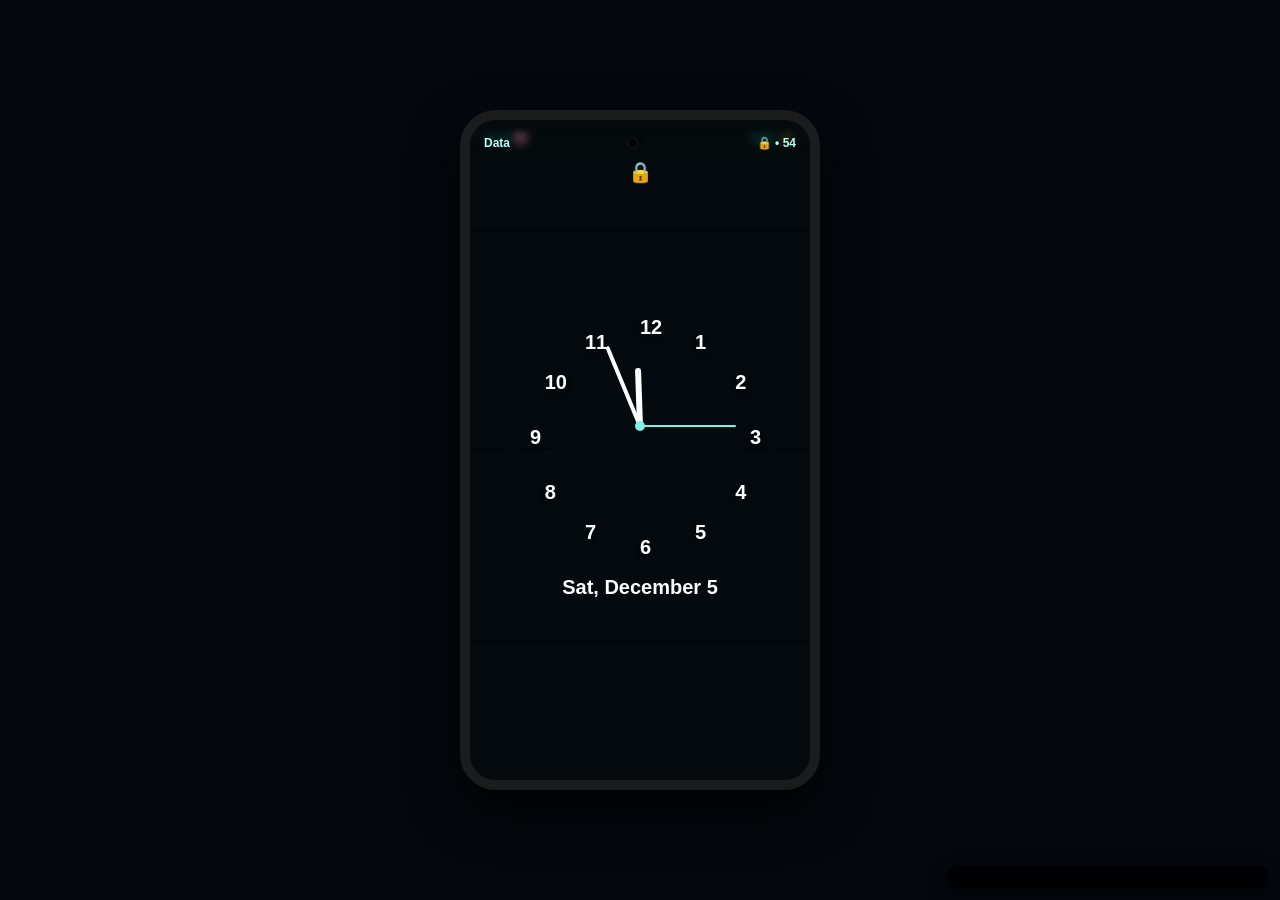
==== index.html @ 5246168a "More Note Update" ====
﻿<!DOCTYPE html>
<html lang="en">
<head>
  <meta charset="utf-8">
  <meta name="viewport" content="width=device-width, initial-scale=1">
  <title>AO3 Template</title>
  <link rel="stylesheet" href="style.css">
</head>
<body>
<div class="phone-frame">

    <!-- Status Bar -->
    <div class="status-bar">
      <span>5:43 🩷</span>
      <div class="camera-hole"></div>
      <span>54% ⚡</span>
    </div>

    <!-- Homescreen View -->
    <div class="lock-screen is-active" id="lockScreen">
      <div class="lock-overlay">
        <div class="status-bar">
          <span class="carrier">Data</span>
          <div class="camera-hole"></div>
          <span class="status-right">🔒 • 54</span>
        </div>

        <div class="lock-icon">🔒</div>

        <div class="clock-bands">
          <div class="band top-band"></div>
          <div class="band middle-band"></div>
          <div class="band bottom-band"></div>
        </div>

        <div class="lock-center">
          <div class="analog-clock" id="analogClock">
            <div class="hand hour" id="hourHand"></div>
            <div class="hand minute" id="minuteHand"></div>
            <div class="hand second" id="secondHand"></div>
            <div class="nums">
              <div class="num" style="--i:12">12</div>
              <div class="num" style="--i:1">1</div>
              <div class="num" style="--i:2">2</div>
              <div class="num" style="--i:3">3</div>
              <div class="num" style="--i:4">4</div>
              <div class="num" style="--i:5">5</div>
              <div class="num" style="--i:6">6</div>
              <div class="num" style="--i:7">7</div>
              <div class="num" style="--i:8">8</div>
              <div class="num" style="--i:9">9</div>
              <div class="num" style="--i:10">10</div>
              <div class="num" style="--i:11">11</div>
            </div>
          </div>

          <div class="lock-date" id="lockDate">Sun, August 9</div>
        </div>
      </div>
    </div>

    <div class="homescreen" id="homescreen">

      <!-- App Grid (4 columns) -->
      <div class="grid-row app-grid">
        <div class="app-icon" onclick="openApp('app-phone', this)" data-app="phone">
          <div class="icon-box">📞</div>
          <div class="app-label">Phone</div>
        </div>

        <div class="app-icon" onclick="openApp('app-camera', this)" data-app="camera">
          <div class="icon-box">📷</div>
          <div class="app-label">Camera</div>
        </div>

        <div class="app-icon" onclick="openApp('app-gallery', this)" data-app="gallery">
          <div class="icon-box">🖼️</div>
          <div class="app-label">Gallery</div>
        </div>

        <div class="app-icon" onclick="openApp('app-clock', this)" data-app="clock">
          <div class="icon-box">⏰</div>
          <div class="app-label">Clock</div>
        </div>

        <div class="app-icon" onclick="openApp('app-contacts', this)" data-app="contacts">
          <div class="icon-box">📇</div>
          <div class="app-label">Contacts</div>
        </div>

        <div class="app-icon" onclick="openApp('app-messages', this)" data-app="messages">
          <div class="icon-box">💬</div>
          <div class="app-label">Messages</div>
        </div>

        <div class="app-icon" onclick="openApp('app-notes', this)" data-app="notes">
          <div class="icon-box">🗒️</div>
          <div class="app-label">Notes</div>
        </div>

        <div class="app-icon locked" onclick="openApp('app-settings', this)" data-app="settings" title="Locked">
          <div class="icon-box">⚙️</div>
          <div class="app-label">Settings</div>
        </div>

        <div class="app-icon locked" onclick="openApp('app-socmed', this)" data-app="socmed" title="Locked">
          <div class="icon-box">📱</div>
          <div class="app-label">SocMed</div>
        </div>

        <div class="app-icon locked" onclick="openApp('app-games', this)" data-app="games" title="Locked">
          <div class="icon-box">🎮</div>
          <div class="app-label">Games</div>
        </div>

        <div class="app-icon" onclick="openApp('app-calendar', this)" data-app="calendar">
          <div class="icon-box">📅</div>
          <div class="app-label">Calendar</div>
        </div>

        <div class="app-icon" onclick="openApp('app-calculator', this)" data-app="calculator">
          <div class="icon-box">🧮</div>
          <div class="app-label">Calculator</div>
        </div>

        <div class="app-icon" onclick="openApp('app-ytmusic', this)" data-app="music">
          <div class="icon-box">🎵</div>
          <div class="app-label">Music</div>
        </div>

        <div class="app-icon locked" onclick="openApp('app-shopping', this)" data-app="shopping" title="Locked">
          <div class="icon-box">🛍️</div>
          <div class="app-label">Shops</div>
        </div>
      </div>

    

    <!-- --- APP SCREENS --- -->

    <!-- Contacts Screen -->
    <div id="app-contacts" class="app-screen">
      <div class="screen-header">
        <button class="back-btn" onclick="closeApp('app-contacts')">‹ Back</button>
        <div class="screen-title">Contacts</div>
        <div style="width: 50px;"></div>
      </div>
      <div class="screen-body">
        <div class="contacts-list" id="contactsList">
          <div class="loading">Loading contacts…</div>
        </div>
      </div>
    </div>

    <!-- Camera Screen (placeholder) -->
    <div id="app-camera" class="app-screen">
      <div class="screen-header">
        <button class="back-btn" onclick="closeApp('app-camera')">‹ Back</button>
        <div class="screen-title">Camera</div>
        <div style="width: 50px;"></div>
      </div>
      <div class="screen-body">
        <div style="text-align: center; padding: 20px;">
          <div id="cameraModeLabel" style="margin-bottom: 20px;">
            <span style="color: #666;">Capture Mode</span>
          </div>
          <button id="cameraFlip" style="background: #00a896; border: none; color: #000; padding: 10px 20px; border-radius: 20px; cursor: pointer; font-weight: 500; margin-bottom: 20px;">↔️</button>
          <div style="margin: 20px 0; font-size: 48px;" id="cameraDisplay">📷</div>
          <button id="cameraCapture" style="background: #00a896; border: none; color: #000; padding: 10px 20px; border-radius: 20px; cursor: pointer; font-weight: 500; margin-bottom: 20px;">Capture</button>
          <div id="cameraThumbnail" style="width: 60px; height: 60px; background: #1a1a1a; border: 1px solid #333; border-radius: 8px; margin: 0 auto; background-size: cover; background-position: center;"></div>
        </div>
        <!-- Hidden selfie photos for camera app -->
        <div style="display: none;">
          <div class="selfie-photo" data-url="https://i.pinimg.com/736x/cd/88/69/cd8869e0e5e2054043a0101be4252679.jpg"></div>
          <div class="selfie-photo" data-url="https://i.pinimg.com/1200x/6a/79/47/6a794774298e0c0328cdc37d742d4a46.jpg"></div>
          <div class="selfie-photo" data-url="https://i.pinimg.com/736x/36/d2/3b/36d23b5dbb5efec99d4de7a7897ecdc1.jpg"></div>
          <div class="selfie-photo" data-url="https://i.pinimg.com/736x/29/46/f1/2946f156f3c7d418b19509b975bc220d.jpg"></div>
          <div class="selfie-photo" data-url="https://i.pinimg.com/1200x/08/89/29/088929ac5639d8b1659863de7dd2799f.jpg"></div>
        </div>
      </div>
    </div>

    <!-- Notes Screen -->
    <div id="app-notes" class="app-screen">
      <div class="screen-header">
        <button class="back-btn" onclick="closeApp('app-notes')">‹ Back</button>
        <div class="screen-title">Notes</div>
        <div style="width: 50px;"></div>
      </div>
      <div class="screen-body">
        <div class="notes-tabs">
          <button class="notes-tab active" onclick="switchNotesTab('normal')">Notes</button>
          <button class="notes-tab" onclick="switchNotesTab('locked')">🔒 Locked</button>
        </div>
        <div id="normal-notes" class="notes-section">
          <div class="notes-list">
            <div class="loading">Loading notes…</div>
          </div>
        </div>
        <div id="locked-notes" class="notes-section" style="display: none;">
          <div class="locked-notes-container">
            <div class="locked-notes-icon">🔒</div>
            <div class="locked-notes-label">These notes are locked. Enter the password to unlock.</div>
            <input type="password" id="locked-notes-password" class="locked-notes-input" placeholder="Enter password...">
            <button onclick="unlockNotes()" class="locked-notes-button">Unlock</button>
            <div id="locked-notes-error" class="locked-notes-error" style="display: none;"></div>
          </div>
          <div id="locked-notes-content" class="locked-notes-section" style="display: none;"></div>
        </div>
      </div>
    </div>

    <!-- Messages Screen -->
    <div id="app-messages" class="app-screen">
      <div class="screen-header">
        <button class="back-btn" onclick="closeApp('app-messages')">‹ Back</button>
        <div class="screen-title">Messages</div>
        <div style="width: 50px;"></div>
      </div>
      <div class="screen-body messages-body">
        <div class="message-list">
          <div class="loading">Loading messages…</div>
        </div>
        <div class="conversation-container" style="display:none;">
          <div class="conv-header">
            <button type="button" class="conv-back">‹ Chats</button>
            <div class="conv-title">Conversation</div>
          </div>
          <div class="conversation-scroll"></div>
          <div class="conv-input-row">
            <input type="text" class="conv-input" placeholder="Type a message..." />
            <button type="button" class="conv-send">Send</button>
          </div>
        </div>
      </div>
    </div>

    <!-- Settings Screen (placeholder) -->
    <div id="app-settings" class="app-screen">
      <div class="screen-header">
        <button class="back-btn" onclick="closeApp('app-settings')">‹ Back</button>
        <div class="screen-title">Settings</div>
        <div style="width: 50px;"></div>
      </div>
      <div class="screen-body">
        <p>This app is locked.</p>
      </div>
    </div>

    <!-- Calculator Screen (placeholder) -->
    <div id="app-calculator" class="app-screen">
      <div class="screen-header">
        <button class="back-btn" onclick="closeApp('app-calculator')">‹ Back</button>
        <div class="screen-title">Calculator</div>
        <div style="width: 50px;"></div>
      </div>
      <div class="screen-body">
        <p>Calculator is available.</p>
      </div>
    </div>

    <!-- Soccer News Screen -->
    <div id="app-soccer" class="app-screen">
      <div class="screen-header">
        <button class="back-btn" onclick="closeApp('app-soccer')">‹ Back</button>
        <div class="screen-title">Soccer News</div>
        <div style="width: 50px;"></div>
      </div>
      <div class="screen-body" id="soccerBody">
        <div class="loading">Loading soccer news…</div>
      </div>
    </div>

    <!-- Other Screens Placeholders -->
    <div id="app-phone" class="app-screen">
      <div class="screen-header">
        <button class="back-btn" onclick="closeApp('app-phone')">‹ Back</button>
        <div class="screen-title">Phone</div>
        <div style="width:50px;"></div>
      </div>
      <div class="screen-body phone-screen-body">
        <div class="phone-tabbar">
          <button class="phone-tab" data-tab="keypad" onclick="phoneSwitchTab('keypad', this)">Keypad</button>
          <button class="phone-tab active" data-tab="recents" onclick="phoneSwitchTab('recents', this)">Recents</button>
          <button class="phone-tab" data-tab="contacts" onclick="phoneSwitchTab('contacts', this)">Contacts</button>
        </div>

        <div class="phone-tabview" id="phoneKeypad" style="display:none;"></div>

        <div class="phone-tabview" id="phoneRecents">
          <div class="recents-list">
            <!-- Get from Calls.html -->
          </div>
        </div>

        <div class="phone-tabview" id="phoneContacts" style="display:none;">
          <div class="contacts-list">
            <!-- Get from Contacts.html -->
          </div>
        </div>

      </div>
    </div>
    <div id="app-ytmusic" class="app-screen"><div class="screen-header"><button class="back-btn" onclick="closeApp('app-ytmusic')">‹ Back</button><div class="screen-title">Music</div><div style="width:50px;"></div></div><div class="screen-body"><div class="loading">Loading playlist…</div></div></div>
    <div id="app-gallery" class="app-screen"><div class="screen-header"><button class="back-btn" onclick="closeApp('app-gallery')">‹ Back</button><div class="screen-title">Gallery</div><div style="width:50px;"></div></div><div class="screen-body"><p><i>[Folder: Hidden]</i> 1,240 photos (Tagged: Nii-chan)</p></div></div>
    <div id="app-files" class="app-screen"><div class="screen-header"><button class="back-btn" onclick="closeApp('app-files')">‹ Back</button><div class="screen-title">Files</div><div style="width:50px;"></div></div><div class="screen-body"><p>• match_analysis_sae.mp4</p></div></div>
    <div id="app-clock" class="app-screen"><div class="screen-header"><button class="back-btn" onclick="closeApp('app-clock')">‹ Back</button><div class="screen-title">Clock</div><div style="width:50px;"></div></div><div class="screen-body"></div></div>
    <div id="app-calendar" class="app-screen"><div class="screen-header"><button class="back-btn" onclick="closeApp('app-calendar')">‹ Back</button><div class="screen-title">Calendar</div><div style="width:50px;"></div></div><div class="screen-body"><p>• Oct 10: Nii-chan's Birthday 🎂</p><p>• Sep 09: Rin's Birthday ⚽</p></div></div>

  </div>

  <!-- soft navigation keys (Back / Home / Apps) -->
  <!-- <div class="soft-keys" role="navigation">
    <button class="soft-btn" onclick="softApps()">☰</button>
    <button class="soft-btn" onclick="softHome()">◯</button>
    <button class="soft-btn" onclick="softBack()">‹</button>
  </div> -->

<script src="security.js"></script>
<script src="script.js"></script>
</div></body>
</html>
---- style.css ----
* {
      box-sizing: border-box;
      margin: 0;
      padding: 0;
    }

    body {
      background-color: #05070d;
      color: #e0f2f1;
      font-family: -apple-system, BlinkMacSystemFont, "Segoe UI", Roboto, sans-serif;
      display: flex;
      justify-content: center;
      align-items: center;
      min-height: 100vh;
      padding: 20px;
    }

    /* --- Phone Outer Frame --- */
    .phone-frame {
      position: relative;
      width: 360px;
      height: 680px;
      border: 10px solid #1a1c1e;
      border-radius: 36px;
      background-color: #0b0f12;
      background-image: url("https://i.pinimg.com/736x/9d/12/f3/9d12f37301c67ca7064319b80b0e6c2d.jpg");
      background-size: cover;
      background-position: center;
      box-shadow: 0 20px 50px rgba(0,0,0,0.8);
      overflow: hidden;
      display: flex;
      flex-direction: column;
    }

    /* Slim, low-contrast scrollbars everywhere inside the phone mockup */
    .phone-frame * {
      scrollbar-width: thin;
      scrollbar-color: rgba(255,255,255,0.18) transparent;
    }

    .phone-frame *::-webkit-scrollbar {
      width: 4px;
      height: 4px;
    }

    .phone-frame *::-webkit-scrollbar-track {
      background: transparent;
    }

    .phone-frame *::-webkit-scrollbar-thumb {
      background: rgba(255,255,255,0.18);
      border-radius: 4px;
    }

    .phone-frame *::-webkit-scrollbar-button {
      display: none;
      width: 0;
      height: 0;
    }

    /* Status Bar */
    .status-bar {
      display: flex;
      justify-content: space-between;
      align-items: center;
      padding: 12px 16px 8px;
      font-size: 0.75rem;
      font-weight: 700;
      color: #00a896;
      background: rgba(11, 15, 18, 0.4);
      backdrop-filter: blur(5px);
      z-index: 10;
    }

    .camera-hole {
      width: 10px;
      height: 10px;
      background: #000;
      border: 1px solid #1a1c1e;
      border-radius: 50%;
    }

    /* --- Homescreen Display --- */
    .homescreen {
      flex: 1;
      padding: 12px;
      overflow-y: auto;
      display: flex;
      flex-direction: column;
      gap: 12px;
    }

    .grid-row {
      display: grid;
      grid-template-columns: repeat(4, 1fr);
      gap: 10px;
      align-items: start;
    }

    /* App Icon Styling */
    .app-icon {
      display: flex;
      flex-direction: column;
      align-items: center;
      cursor: pointer;
      text-align: center;
      transition: transform 0.15s ease;
    }

    .app-icon:active {
      transform: scale(0.92);
    }

    .notification-badge {
      position: absolute;
      top: -5px;
      right: -5px;
      background-color: #ff4444;
      color: white;
      border-radius: 50%;
      width: 20px;
      height: 20px;
      display: flex;
      align-items: center;
      justify-content: center;
      font-size: 12px;
      font-weight: bold;
      border: 2px solid #05070d;
    }

    .app-icon {
      position: relative;
    }

    .app-icon.has-notification .icon-box {
      box-shadow: 0 4px 10px rgba(0,0,0,0.3), 0 0 10px rgba(255, 68, 68, 0.4);
    }

    .icon-box {
      width: 52px;
      height: 52px;
      background: rgba(13, 19, 23, 0.85);
      border: 2px solid #00a896;
      border-radius: 14px;
      display: flex;
      align-items: center;
      justify-content: center;
      font-size: 1.3rem;
      color: #fff;
      backdrop-filter: blur(4px);
      box-shadow: 0 4px 10px rgba(0,0,0,0.3);
    }

    .icon-checkered {
      background-image: 
        linear-gradient(45deg, #0d1317 25%, transparent 25%),
        linear-gradient(-45deg, #0d1317 25%, transparent 25%),
        linear-gradient(45deg, transparent 75%, #00a896 75%),
        linear-gradient(-45deg, transparent 75%, #00a896 75%);
      background-size: 10px 10px;
      background-position: 0 0, 0 5px, 5px -5px, -5px 0px;
    }

    .app-label {
      font-size: 0.68rem;
      font-weight: 600;
      color: #ffffff;
      margin-top: 4px;
      text-shadow: 0 1px 3px rgba(0,0,0,0.8);
    }

    /* Custom Widgets */
    .widget-box {
      background: rgba(13, 19, 23, 0.88);
      border: 1px solid #00a896;
      border-radius: 18px;
      padding: 10px 12px;
      backdrop-filter: blur(6px);
      cursor: pointer;
    }

    .widget-title {
      font-size: 0.8rem;
      font-weight: 700;
      color: #00a896;
      margin-bottom: 4px;
    }

    .widget-sub {
      font-size: 0.75rem;
      color: #d1d5db;
    }

    /* --- App Screen Overlays --- */
    .app-screen {
      position: absolute;
      top: 0;
      left: 0;
      width: 100%;
      height: 100%;
      background: #0b0f12;
      z-index: 100;
      display: flex;
      flex-direction: column;
      padding: 12px;
      transform: translateY(100%);
      transition: transform 0.3s cubic-bezier(0.4, 0, 0.2, 1);
    }

    .app-screen.active {
      transform: translateY(0);
    }

    .screen-header {
      display: flex;
      justify-content: space-between;
      align-items: center;
      padding-top: 25px;
      padding-bottom: 10px;
      border-bottom: 1px solid rgba(0, 168, 150, 0.3);
      margin-bottom: 12px;
    }

    .back-btn {
      background: #00a896;
      color: #0b0f12;
      border: none;
      padding: 5px 12px;
      border-radius: 10px;
      font-weight: 700;
      font-size: 0.8rem;
      cursor: pointer;
    }

    .screen-title {
      font-size: 1rem;
      font-weight: 700;
      color: #00a896;
    }

    .screen-body {
      flex: 1;
      overflow-y: auto;
      padding-right: 4px;
    }

    /* Screen Specific Content Modules */
    .contact-item {
      display: flex;
      justify-content: space-between;
      padding: 10px 0;
      border-bottom: 1px solid rgba(0, 168, 150, 0.15);
      font-size: 0.85rem;
    }

    .contact-name { font-weight: 600; color: #fff; }
    .contact-num { color: #00a896; font-family: monospace; }

    .note-card {
      background: #131b20;
      border-left: 3px solid #00a896;
      padding: 10px;
      margin-bottom: 10px;
      border-radius: 0 8px 8px 0;
    }

    .note-date {
      font-size: 0.75rem;
      color: #00a896;
      font-weight: 700;
      margin-bottom: 4px;
    }

    .note-text {
      font-size: 0.82rem;
      line-height: 1.4;
      color: #e5e7eb;
      white-space: pre-wrap;
    }

    .news-card {
      background: #131b20;
      border: 1px solid rgba(0, 168, 150, 0.3);
      padding: 10px;
      border-radius: 10px;
      margin-bottom: 10px;
      font-size: 0.82rem;
    }

    .news-title {
      color: #00a896;
      font-weight: 700;
      margin-bottom: 4px;
    }

    /* Messages / Conversation styles */
    .message-list .message-item { cursor: pointer; }
        .notes-list { display:flex; flex-direction:column; gap:10px; }
        .conversation-container { display:none; flex:1; min-height:0; flex-direction:column; }
        .message-list { flex:1; min-height:0; overflow-y:auto; }
        .conversation-scroll { flex:1; min-height:0; overflow-y:auto; padding-bottom: 12px; }
        .conv-header { display:flex; align-items:center; justify-content:space-between; gap:12px; padding-bottom:10px; border-bottom:1px solid rgba(0,168,150,0.2); margin-bottom:12px; }
        .conv-back { border:none; background: rgba(0,168,150,0.12); color:#dff; border-radius:12px; padding:8px 12px; cursor:pointer; }
        .conv-title { font-weight:700; color:#fff; }
        .conv-input-row { display:flex; gap:10px; align-items:center; padding-top:12px; }
        .conv-input { flex:1; min-width:0; padding:12px 14px; border-radius:999px; border:1px solid rgba(255,255,255,0.08); background: rgba(255,255,255,0.05); color:#fff; }
        .conv-input::placeholder { color: rgba(255,255,255,0.6); }
        .conv-send { padding:12px 16px; border:none; border-radius:999px; background:#00a896; color:#081014; font-weight:700; cursor:pointer; }
        .conv-bubble { max-width: 85%; padding: 18px; border-radius: 18px; margin: 8px 0; display: inline-block; position: relative; clear: both; }
        .conv-bubble.them { background: #0f1315; color: #e6e6e6; border-radius: 16px; float: left; border: 1px solid rgba(255,255,255,0.02); }
        .conv-bubble.me { background: #4b628a; color: #fff; border-radius: 18px; float: right; }
        .conv-text { font-size: 1rem; line-height: 1.4; }
        .conv-time { font-size: 0.65rem; color: rgba(255,255,255,0.6); margin-top:6px; text-align:right; }

    /* --- Lock Screen (dark with turquoise accents) --- */
    .lock-screen {
      position: absolute;
      top: 0;
      left: 0;
      width: 100%;
      height: 100%;
      z-index: 250;
      display: flex;
      align-items: center;
      justify-content: center;
      cursor: pointer;
      background: linear-gradient(rgba(0,8,10,0.55), rgba(0,8,10,0.55)), url('https://i.pinimg.com/736x/d3/36/b0/d336b0cb3712ef6c130b6873a83b5d99.jpg') center/cover no-repeat;
      background-blend-mode: overlay;
    }

    .lock-overlay {
      position: relative;
      width: 100%;
      height: 100%;
      display: flex;
      flex-direction: column;
      justify-content: center;
      align-items: center;
      color: #aef3ee;
      text-align: center;
      padding: 40px;
    }

    .lock-center {
      backdrop-filter: blur(1px);
      border-radius: 12px;
      padding: 6px 12px;
    }

    .lock-time {
      font-size: 64px;
      font-weight: 900;
      color: #7ef0e6;
      letter-spacing: -3px;
      margin-top: 8px;
    }

    .lock-date {
      font-size: 14px;
      color: #cdeeee;
      margin-bottom: 6px;
      font-weight: 700;
    }

    .lock-unlock-tip {
      font-size: 12px;
      color: rgba(174,243,238,0.95);
      margin-top: 10px;
      opacity: 0.95;
    }

    .lock-screen .status-bar {
      position: absolute;
      top: 8px;
      left: 0;
      right: 0;
      background: transparent;
      color: #7ef0e6;
      display:flex;
      justify-content:space-between;
      align-items:center;
      padding: 8px 14px;
    }

    .lock-screen .status-bar .carrier { font-weight:700; color:#bffaf4; }
    .lock-screen .status-bar .status-right { color:#bffaf4; font-weight:700; }

    /* Lock screen analog clock layout */
    .lock-icon {
      position: absolute;
      top: 40px;
      left: 50%;
      transform: translateX(-50%);
      font-size: 20px;
      color: #f2fefa;
      z-index: 260;
    }

    .clock-bands .band { position:absolute; left:0; right:0; height:2px; background: rgba(0,0,0,0.35); z-index:240; }
    .clock-bands .top-band { top: 110px; }
    .clock-bands .middle-band { top: calc(50% - 2px); }
    .clock-bands .bottom-band { top: calc(100% - 140px); }

    .lock-center { display:flex; flex-direction:column; align-items:center; gap:12px; z-index:255; }

/* Emergency unlock button styling */
.unlock-btn {
  position: absolute;
  top: 12px;
  right: 12px;
  background: rgba(107,209,196,0.95);
  color: #00231f;
  border: none;
  padding: 8px 12px;
  border-radius: 12px;
  font-weight: 700;
  cursor: pointer;
  z-index: 400;
}
.unlock-btn:active { transform: scale(0.98); }

    .analog-clock {
      width: 260px;
      height: 260px;
      position: relative;
      border-radius: 50%;
      display: flex;
      align-items: center;
      justify-content: center;
      pointer-events: none;
    }

    .analog-clock .nums { position:absolute; width:100%; height:100%; left:0; top:0; }
    .analog-clock .num {
      --angle: calc((var(--i) * 30deg));
      position: absolute;
      left: 50%;
      top: 50%;
      transform: rotate(var(--angle)) translate(0, -110px) rotate(calc(-1 * var(--angle)));
      transform-origin: center center;
      font-weight: 800;
      color: #ffffff;
      text-shadow: 0 2px 6px rgba(0,0,0,0.6);
      font-size: 20px;
    }

    .hand { position:absolute; left:50%; top:50%; transform-origin: 50% 100%; background:#fff; }
    .hand.hour { width:6px; height:58px; border-radius:6px; background:#fff; transform: translate(-50%, -100%) rotate(0deg); z-index:252; }
    .hand.minute { width:4px; height:86px; border-radius:4px; background:#fff; transform: translate(-50%, -100%) rotate(0deg); z-index:251; }
    .hand.second { width:2px; height:96px; border-radius:2px; background:#7ef0e6; transform: translate(-50%, -100%) rotate(0deg); z-index:250; }

    .analog-clock::after { content: ''; position:absolute; width:10px; height:10px; background:#7ef0e6; border-radius:50%; z-index:253; }

    .lock-date { font-size: 20px; color:#fff; font-weight:700; margin-top:8px; }

    /* hide homescreen while lockscreen is active via JS on load */

/* App grid and dock styles to look like a real phone */
.app-grid {
  margin-top: 6px;
}

.folder {
  border: 1px solid rgba(255,255,255,0.08);
  border-radius: 14px;
  padding: 10px;
  text-align: center;
  color: rgba(255,255,255,0.9);
  font-size: 0.78rem;
  background: rgba(255,255,255,0.02);
}

.icon-box {
  width: 56px;
  height: 56px;
  display: flex;
  align-items: center;
  justify-content: center;
  border-radius: 14px;
  font-size: 1.4rem;
  color: #ffffff;
  background: rgba(255,255,255,0.03);
  border: 1.8px solid rgba(255,255,255,0.12);
}

.app-icon.locked .icon-box {
  opacity: 0.45;
  filter: grayscale(50%);
}

.app-icon.locked .app-label {
  opacity: 0.5;
}

.search-widget {
  margin: 14px 8px 8px;
  display: flex;
  justify-content: center;
}

.search-pill {
  width: 86%;
  background: rgba(0,0,0,0.45);
  color: #dceff0;
  padding: 12px 18px;
  border-radius: 999px;
  box-shadow: 0 6px 18px rgba(0,0,0,0.6);
  border: 1px solid rgba(255,255,255,0.03);
  text-align: left;
}

.dock {
  display: flex;
  justify-content: space-around;
  align-items: center;
  padding: 10px 14px;
  margin: 8px 10px 18px;
  background: linear-gradient(180deg, rgba(0,0,0,0.25), rgba(0,0,0,0.45));
  border-radius: 18px;
  backdrop-filter: blur(6px);
  border: 1px solid rgba(255,255,255,0.04);
}

.dock-icon {
  font-size: 1.5rem;
  padding: 8px 12px;
  border-radius: 12px;
  color: #fff;
}

/* Toast for locked apps */
.toast {
  position: absolute;
  left: 50%;
  transform: translateX(-50%);
  bottom: 90px;
  background: rgba(0,0,0,0.7);
  color: #fff;
  padding: 8px 14px;
  border-radius: 12px;
  z-index: 500;
  font-weight: 700;
  display: none;
}

/* Messages styling */
.messages-body { padding: 10px 6px; display:flex; flex-direction:column; gap:12px; }
.message-list { display:flex; flex-direction:column; gap:10px; }
.message-item { display:flex; align-items:center; gap:12px; padding:12px; background: rgba(0,0,0,0.6); border-radius: 12px; }
.message-item .avatar { width:44px; height:44px; border-radius:50%; background:#374151; display:flex; align-items:center; justify-content:center; color:#fff; font-weight:700; }
.message-main { flex:1; min-width:0; }
.message-name { font-weight:800; color:#fff; font-size:1rem; }
.message-snippet { color:#cbd5e1; overflow:hidden; white-space:nowrap; text-overflow:ellipsis; }
.message-meta { display:flex; flex-direction:column; align-items:flex-end; gap:6px; }
.message-date { color:#fff; font-weight:700; }
.unread-badge { background:#2563eb; color:#fff; padding:2px 8px; border-radius:999px; font-weight:800; font-size:0.8rem; }

/* Phone app styling */
.phone-screen-body { display:flex; flex-direction:column; gap:12px; }
.phone-tabbar { display:flex; gap:8px; justify-content:center; margin:8px 0; }
.phone-tab { padding:10px 18px; border-radius:999px; background: rgba(255,255,255,0.02); color:#d1d5db; border:1px solid rgba(255,255,255,0.03); cursor:pointer; font-weight:700; }
.phone-tab.active { background: rgba(255,255,255,0.06); color:#fff; }
.phone-tabview { padding:8px; }
.keypad { display:flex; flex-direction:column; gap:8px; align-items:center; }
.key-row { display:flex; gap:18px; }
.key { width:68px; height:68px; border-radius:50%; background:transparent; color:#fff; border:none; font-size:22px; }
.call-row { margin-top:12px; }
.call-btn { width:84px; height:84px; border-radius:50%; background:#10b981; color:#fff; border:none; font-size:24px; }

.recents-list { display:flex; flex-direction:column; gap:10px; }
.recents-group { color:#94a3b8; font-weight:700; margin-top:6px; }
.recent-item { background: rgba(0,0,0,0.6); padding:12px; border-radius:12px; display:flex; justify-content:space-between; align-items:center; }
.recent-name { font-weight:800; color:#fff; }
.recent-meta, .recent-sub { color:#9ca3af; font-size:0.85rem; }
.recent-time { color:#9ca3af; font-weight:700; }

.contacts-list { display:flex; flex-direction:column; gap:14px; padding:6px 2px; }

/* contact row (collapsed) — pill look like screenshot */
.contact-row {
  display:flex;
  align-items:center;
  gap:14px;
  background: rgba(20,20,24,0.6);
  padding:14px 16px;
  border-radius:28px;
  transition: background 160ms ease, transform 120ms ease;
  cursor: pointer;
  border: 1px solid rgba(255,255,255,0.03);
}
.contact-row:active { transform: scale(0.996); }

/* avatar circle with subtle ring */
.contact-avatar {
  width:52px;
  height:52px;
  border-radius:50%;
  background:#1f2937;
  display:flex;
  align-items:center;
  justify-content:center;
  color:#fff;
  font-weight:700;
  font-size:1rem;
  border: 2px solid rgba(255,255,255,0.04);
}

.contact-main { flex:1; min-width:0; display:flex; flex-direction:column; }
.contact-name { font-weight:700; color:#fff; font-size:1.05rem; margin-bottom:6px; }

/* collapsed detail (hidden until expanded) */
.contact-details { display:none; margin-top:6px; }
.contact-number { color:#d1f7ee; font-weight:800; margin-bottom:8px; font-size:0.95rem; }

/* action buttons shown when expanded */
.contact-actions { display:flex; gap:12px; }
.action-btn { background: #0b1113; color:#fff; border:none; padding:8px 12px; border-radius:12px; cursor:pointer; font-size:1rem; }
.action-btn:active { transform: translateY(1px); }

/* expanded state (shows details inline like the screenshot) */
.contact-row.expanded { background: rgba(18,18,20,0.75); padding:16px; }
.contact-row.expanded { flex-direction: column; align-items: flex-start; }
.contact-row.expanded .contact-details { display:block; }
.contact-row + .contact-row { margin-top:10px; }

/* small loading placeholder */
.loading { color:#9ca3af; padding:8px 12px; }


/* Soft keys at bottom */
.soft-keys { position:absolute; bottom:8px; left:50%; transform:translateX(-50%); display:flex; gap:28px; z-index:60; }
.soft-btn { width:110px; height:40px; border-radius:20px; background: rgba(0,0,0,0.6); border:1px solid rgba(255,255,255,0.04); color:#fff; font-size:18px; }

/* Ensure app-screen overlay sits above soft keys when open */

/* Locked Notes Styling */
.locked-notes-container {
  padding: 20px;
  text-align: center;
}

.locked-notes-icon {
  font-size: 48px;
  margin-bottom: 10px;
}

.locked-notes-label {
  color: #aaa;
  margin-bottom: 20px;
  font-size: 14px;
}

.locked-notes-input {
  width: 100%;
  padding: 10px;
  background: #111;
  border: 1px solid #444;
  border-radius: 6px;
  color: #fff;
  margin-bottom: 10px;
  box-sizing: border-box;
  font-family: inherit;
}

.locked-notes-input::placeholder {
  color: #666;
}

.locked-notes-button {
  width: 100%;
  padding: 10px;
  background: #0084ff;
  border: none;
  border-radius: 6px;
  color: #fff;
  cursor: pointer;
  font-weight: 500;
  font-size: 14px;
  transition: background 0.2s;
}

.locked-notes-button:hover {
  background: #0066cc;
}

.locked-notes-error {
  color: #ff6b6b;
  margin-top: 10px;
  font-size: 12px;
}

.secret-note-card {
  background: #1e2421;
  border-left: 4px solid rgb(0, 193, 206);
  margin-bottom: 15px;
  padding: 12px;
  border-radius: 6px;
  color: #fff;
}

.secret-note-date {
  color: rgb(0, 193, 206);
  font-weight: bold;
  margin-bottom: 8px;
  font-size: 14px;
}

.secret-note-text {
  font-size: 13px;
  line-height: 1.5;
  color: #e0e0e0;
}

.locked-notes-section {
  padding: 15px;
  color: #fff;
}

.notes-tabs {
  display: flex;
  gap: 0;
  border-bottom: 1px solid #333;
  margin-bottom: 10px;
}

.notes-tab {
  flex: 1;
  padding: 10px;
  background: none;
  border: none;
  color: #aaa;
  cursor: pointer;
  font-weight: 500;
  border-bottom: 2px solid transparent;
  transition: all 0.2s;
}

.notes-tab.active {
  color: #0084ff;
  border-bottom: 2px solid #0084ff;
}
.app-screen { z-index:100; }

/* Music / playlist styling */
.playlist-list { display: flex; flex-direction: column; gap: 4px; padding: 4px 2px; }
.playlist-row { display: flex; align-items: center; gap: 12px; padding: 10px 8px; border-radius: 12px; cursor: pointer; }
.playlist-row:active { background: rgba(255,255,255,0.05); }
.playlist-cover { width: 44px; height: 44px; border-radius: 8px; background: #1f2937; display: flex; align-items: center; justify-content: center; font-size: 20px; flex-shrink: 0; }
.playlist-main { flex: 1; min-width: 0; }
.playlist-title { color: #fff; font-weight: 700; font-size: 0.95rem; white-space: nowrap; overflow: hidden; text-overflow: ellipsis; }
.playlist-sub { color: #9ca3af; font-size: 0.8rem; margin-top: 2px; white-space: nowrap; overflow: hidden; text-overflow: ellipsis; }
.playlist-toggle { font-size: 20px; flex-shrink: 0; width: 28px; text-align: center; }
.playlist-row.playing .playlist-title { color: #00a896; }
.playlist-yt-wrap { margin-top: 12px; border-radius: 12px; overflow: hidden; background: #000; }
.playlist-yt-wrap iframe { display: block; border: none; }
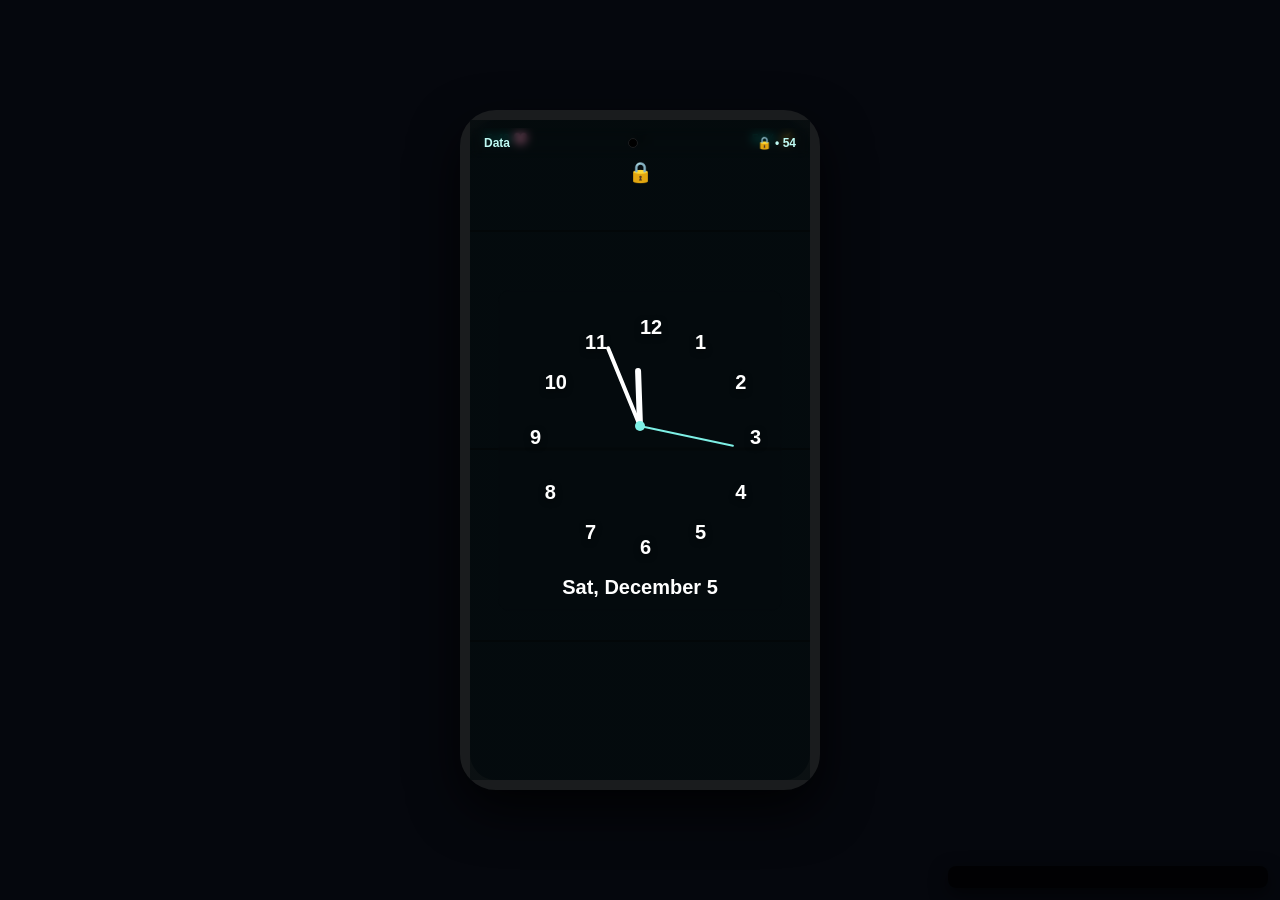
==== commit c298fb0c: "Options" ====
--- a/index.html
+++ b/index.html
@@ -307,6 +307,37 @@
     <div id="app-clock" class="app-screen"><div class="screen-header"><button class="back-btn" onclick="closeApp('app-clock')">‹ Back</button><div class="screen-title">Clock</div><div style="width:50px;"></div></div><div class="screen-body"></div></div>
     <div id="app-calendar" class="app-screen"><div class="screen-header"><button class="back-btn" onclick="closeApp('app-calendar')">‹ Back</button><div class="screen-title">Calendar</div><div style="width:50px;"></div></div><div class="screen-body"><p>• Oct 10: Nii-chan's Birthday 🎂</p><p>• Sep 09: Rin's Birthday ⚽</p></div></div>
 
+    <!-- Ending Modal -->
+    <div id="endingModal" class="ending-modal" style="display: none;">
+      <div class="ending-modal-content">
+        <div class="ending-modal-text">Do you wish to end the story?</div>
+        <div class="ending-modal-buttons">
+          <button class="ending-btn-yes" onclick="chooseEnding(true)">Yes</button>
+          <button class="ending-btn-no" onclick="chooseEnding(false)">No</button>
+        </div>
+      </div>
+    </div>
+
+    <!-- Instructions Panel (positioned outside to the left) -->
+    <div class="instructions-panel">
+      <div class="instructions-header">"Help Rin remember his past with Sae... Or not"</div>
+      <div class="instructions-content">
+        <div class="instructions-section">
+          <h3>Objectives:</h3>
+          <ul>
+            <li>Explore Rin's phone</li>
+            <li>Find clues to unlock secrets</li>
+          </ul>
+        </div>
+        <div class="instructions-section">
+          <h3>Help:</h3>
+          <p>>> Check messages to know who to ask for help</p>
+
+          <p>*3 different endings that will deepen decision and progress</p>
+        </div>
+      </div>
+    </div>
+
   </div>
 
   <!-- soft navigation keys (Back / Home / Apps) -->
--- a/style.css
+++ b/style.css
@@ -27,7 +27,7 @@
       background-size: cover;
       background-position: center;
       box-shadow: 0 20px 50px rgba(0,0,0,0.8);
-      overflow: hidden;
+      overflow: visible;
       display: flex;
       flex-direction: column;
     }
@@ -753,3 +753,154 @@
 .playlist-row.playing .playlist-title { color: #00a896; }
 .playlist-yt-wrap { margin-top: 12px; border-radius: 12px; overflow: hidden; background: #000; }
 .playlist-yt-wrap iframe { display: block; border: none; }
+
+/* Instructions Panel */
+.instructions-panel {
+  position: absolute;
+  left: -340px;
+  top: 0;
+  width: 300px;
+  padding: 20px;
+  background: #0d1117;
+  border: 2px solid #00a896;
+  border-radius: 12px;
+  color: #e0f2f1;
+  font-family: -apple-system, BlinkMacSystemFont, "Segoe UI", Roboto, sans-serif;
+  font-size: 12px;
+  line-height: 1.5;
+  max-height: 680px;
+  overflow-y: auto;
+  box-shadow: 0 4px 12px rgba(0, 168, 150, 0.2);
+}
+
+.instructions-header {
+  font-size: 16px;
+  font-weight: 600;
+  color: #00a896;
+  margin-bottom: 20px;
+  text-align: center;
+  line-height: 1.5;
+}
+
+.instructions-content {
+  display: flex;
+  flex-direction: column;
+  gap: 16px;
+}
+
+.instructions-section {
+  border-top: 1px solid #1f2937;
+  padding-top: 12px;
+}
+
+.instructions-section:first-child {
+  border-top: none;
+  padding-top: 0;
+}
+
+.instructions-section h3 {
+  color: #00a896;
+  font-size: 13px;
+  font-weight: 600;
+  margin-bottom: 8px;
+  text-transform: uppercase;
+  letter-spacing: 0.5px;
+}
+
+.instructions-section ul {
+  list-style: none;
+  padding: 0;
+  margin: 0;
+}
+
+.instructions-section li {
+  color: #c9d1d9;
+  margin-bottom: 6px;
+  padding-left: 16px;
+  position: relative;
+}
+
+.instructions-section li:before {
+  content: "−";
+  position: absolute;
+  left: 0;
+  color: #00a896;
+  font-weight: bold;
+}
+
+.instructions-section p {
+  color: #8b949e;
+  margin-bottom: 8px;
+  font-size: 13px;
+}
+
+.instructions-section p:first-of-type {
+  color: #00a896;
+  font-style: italic;
+}
+
+/* Ending Modal */
+.ending-modal {
+  position: fixed;
+  top: 0;
+  left: 0;
+  right: 0;
+  bottom: 0;
+  background: rgba(0, 0, 0, 0.9);
+  display: flex;
+  align-items: center;
+  justify-content: center;
+  z-index: 20000;
+}
+
+.ending-modal-content {
+  background: #0d1117;
+  border: 2px solid #00a896;
+  border-radius: 12px;
+  padding: 40px;
+  max-width: 400px;
+  text-align: center;
+  box-shadow: 0 8px 32px rgba(0, 168, 150, 0.4);
+}
+
+.ending-modal-text {
+  color: #e0f2f1;
+  font-size: 24px;
+  font-weight: 600;
+  margin-bottom: 30px;
+  line-height: 1.4;
+}
+
+.ending-modal-buttons {
+  display: flex;
+  gap: 16px;
+  justify-content: center;
+}
+
+.ending-btn-yes,
+.ending-btn-no {
+  padding: 12px 32px;
+  border: 1px solid #00a896;
+  border-radius: 8px;
+  font-size: 16px;
+  font-weight: 600;
+  cursor: pointer;
+  transition: all 0.2s;
+  color: #e0f2f1;
+  background: transparent;
+  min-width: 120px;
+}
+
+.ending-btn-yes {
+  background: #00a896;
+  color: #0d1117;
+}
+
+.ending-btn-yes:hover {
+  background: #00c4a8;
+}
+
+.ending-btn-no:hover {
+  border-color: #00c4a8;
+  color: #00c4a8;
+}
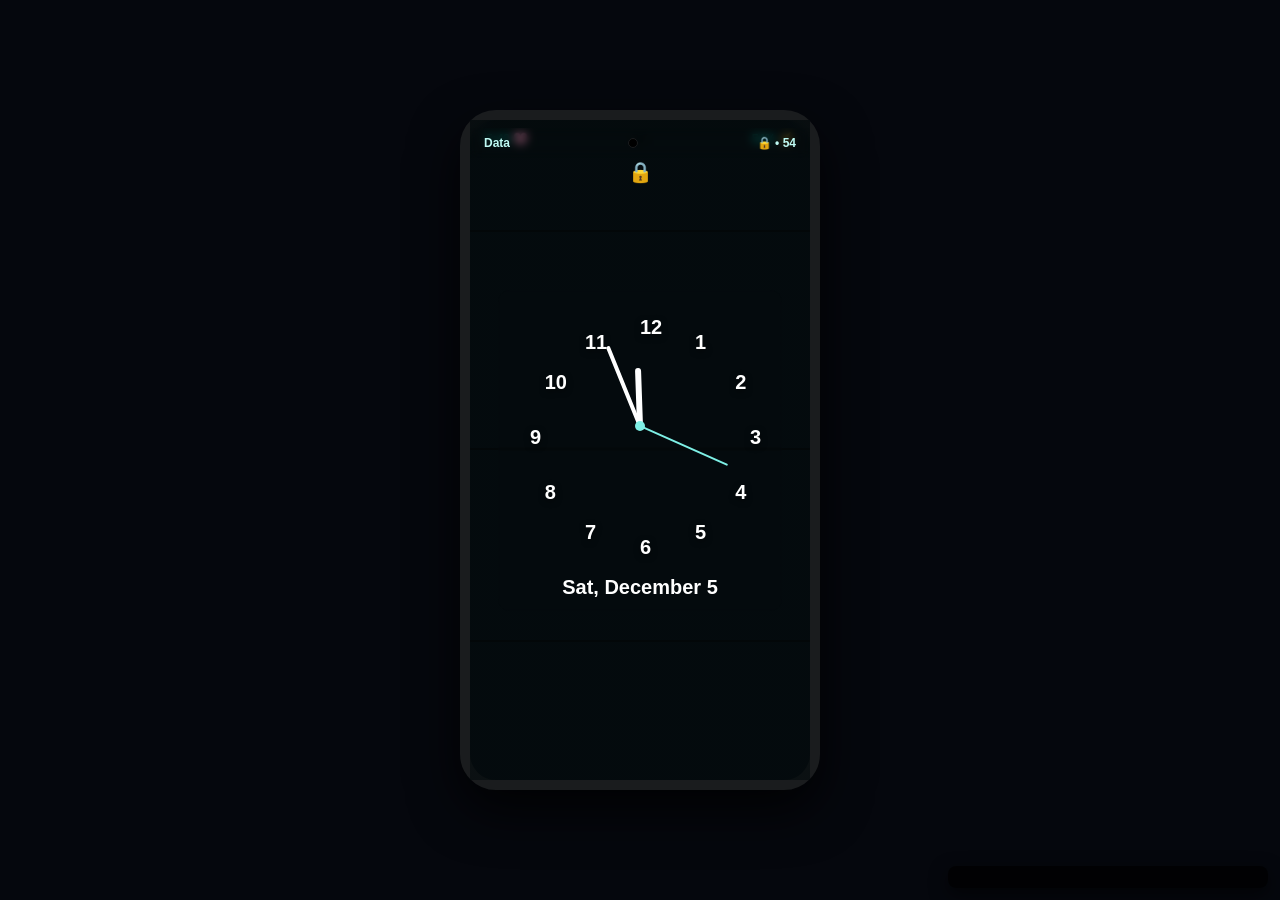
==== commit a4097205: "Calls" ====
--- a/index.html
+++ b/index.html
@@ -310,10 +310,24 @@
     <!-- Ending Modal -->
     <div id="endingModal" class="ending-modal" style="display: none;">
       <div class="ending-modal-content">
-        <div class="ending-modal-text">Do you wish to end the story?</div>
-        <div class="ending-modal-buttons">
-          <button class="ending-btn-yes" onclick="chooseEnding(true)">Yes</button>
-          <button class="ending-btn-no" onclick="chooseEnding(false)">No</button>
+        <!-- First ending: Yes/No choice -->
+        <div id="endingChoice" class="ending-choice-content">
+          <div class="ending-modal-text">Do you wish to end the story?</div>
+          <div class="ending-modal-buttons">
+            <button class="ending-btn-yes" onclick="chooseEnding(true)">Yes</button>
+            <button class="ending-btn-no" onclick="chooseEnding(false)">No</button>
+          </div>
+        </div>
+        <!-- Third ending: Message after choosing Yes -->
+        <div id="endingThird" class="ending-third-content" style="display: none;">
+          <div class="ending-modal-text">You chose to end the story...</div>
+          <div style="color: #00a896; margin-top: 20px; font-size: 14px; line-height: 1.6;">
+            Sometimes, accepting that you can't change the past is the first step forward.
+          </div>
+          <div style="color: #8b949e; margin-top: 16px; font-size: 12px;">
+            Refresh the page to start over.
+          </div>
+          <button onclick="document.getElementById('endingModal').style.display='none'" style="background: #00a896; color: #000; border: none; padding: 10px 20px; border-radius: 8px; cursor: pointer; font-weight: bold; margin-top: 24px; font-size: 14px;">Close</button>
         </div>
       </div>
     </div>
@@ -333,7 +347,7 @@
           <h3>Help:</h3>
           <p>>> Check messages to know who to ask for help</p>
 
-          <p>*3 different endings that will deepen decision and progress</p>
+          <p>*3 different endings that will depend on your progress and decision</p>
         </div>
       </div>
     </div>
--- a/style.css
+++ b/style.css
@@ -904,3 +904,106 @@
   border-color: #00c4a8;
   color: #00c4a8;
 }
+
+/* Sae Missed Call Notification */
+.sae-notification {
+  position: absolute;
+  top: 120px;
+  left: 50%;
+  transform: translateX(-50%) translateY(-120%);
+  z-index: 5000;
+  background: #1a1a1a;
+  border: 2px solid #00a896;
+  border-radius: 12px;
+  margin-top: 8px;
+  box-shadow: 0 8px 24px rgba(0, 168, 150, 0.3);
+  animation-fill-mode: forwards;
+  width: 90%;
+  max-width: 320px;
+}
+
+.sae-notification-content {
+  display: flex;
+  align-items: center;
+  gap: 12px;
+  padding: 12px 16px;
+  color: #fff;
+}
+
+.sae-notification-avatar {
+  width: 48px;
+  height: 48px;
+  border-radius: 50%;
+  background: #00a896;
+  color: #000;
+  display: flex;
+  align-items: center;
+  justify-content: center;
+  font-weight: bold;
+  font-size: 14px;
+  flex-shrink: 0;
+}
+
+.sae-notification-main {
+  flex: 1;
+  min-width: 0;
+}
+
+.sae-notification-name {
+  color: #fff;
+  font-weight: 600;
+  font-size: 14px;
+}
+
+.sae-notification-text {
+  color: #aaa;
+  font-size: 12px;
+  margin-top: 2px;
+}
+
+.sae-notification-close {
+  background: none;
+  border: none;
+  color: #aaa;
+  font-size: 24px;
+  cursor: pointer;
+  padding: 0;
+  width: 32px;
+  height: 32px;
+  display: flex;
+  align-items: center;
+  justify-content: center;
+  flex-shrink: 0;
+  transition: color 0.2s;
+}
+
+.sae-notification-close:hover {
+  color: #fff;
+}
+
+/* Slide-down animation */
+.sae-notification.slide-down {
+  animation: slideDown 0.4s cubic-bezier(0.34, 1.56, 0.64, 1);
+}
+
+.sae-notification.slide-up {
+  animation: slideUp 0.3s ease-in;
+}
+
+@keyframes slideDown {
+  from {
+    transform: translateX(-50%) translateY(-120%);
+  }
+  to {
+    transform: translateX(-50%) translateY(0);
+  }
+}
+
+@keyframes slideUp {
+  from {
+    transform: translateX(-50%) translateY(0);
+  }
+  to {
+    transform: translateX(-50%) translateY(-120%);
+  }
+}
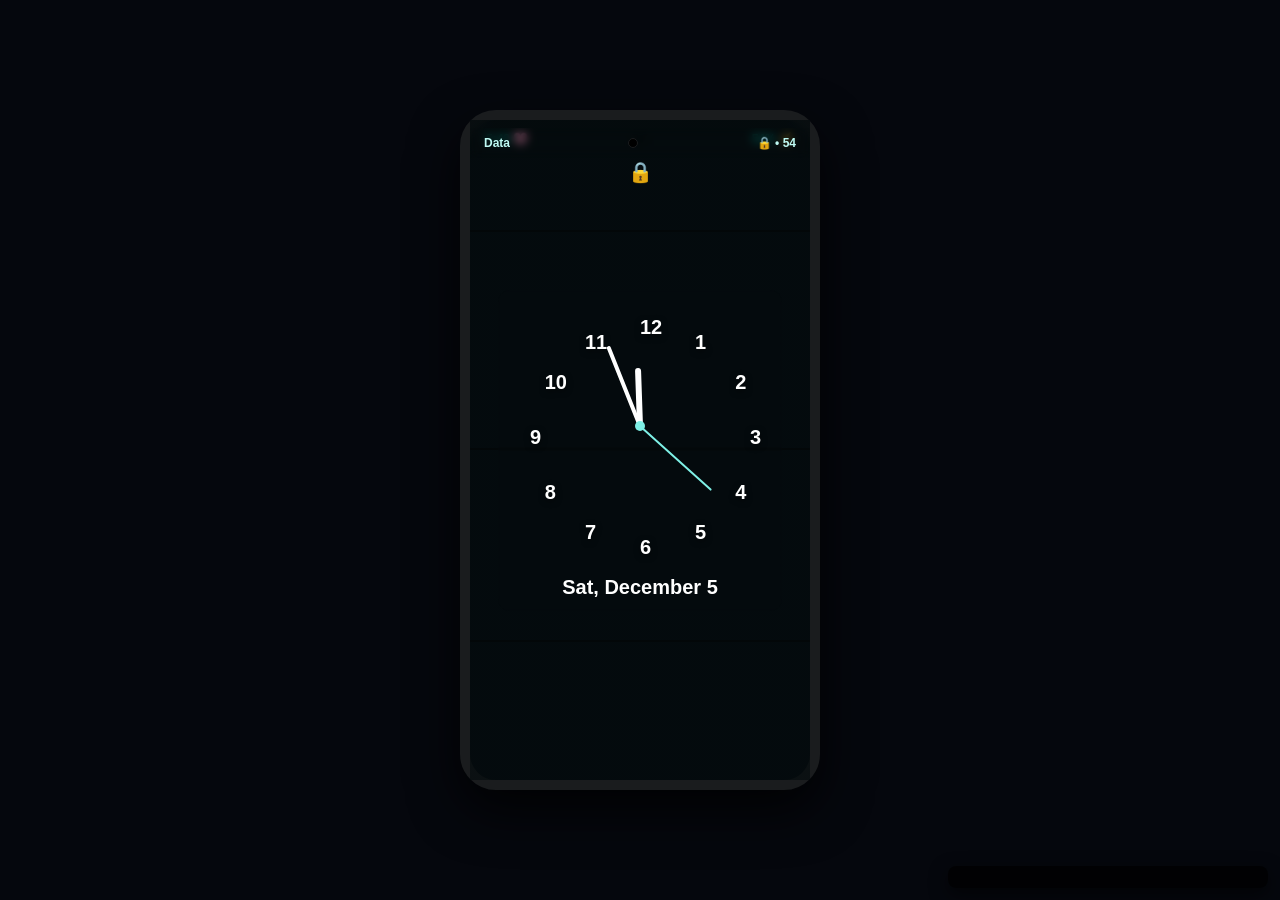
==== commit 3902501c: "size" ====
--- a/index.html
+++ b/index.html
@@ -318,6 +318,40 @@
             <button class="ending-btn-no" onclick="chooseEnding(false)">No</button>
           </div>
         </div>
+        <!-- Beachside question -->
+        <div id="beachsideQuestion" class="ending-choice-content" style="display: none;">
+          <div class="ending-modal-text">Do you wish to go to the beachside?</div>
+          <div class="ending-modal-buttons">
+            <button class="ending-btn-yes" onclick="chooseBeachside(true)">Yes</button>
+            <button class="ending-btn-no" onclick="chooseBeachside(false)">No</button>
+          </div>
+        </div>
+        
+        <!-- Best Ending (Yes choice) -->
+        <div id="bestEnding" class="ending-third-content" style="display: none;">
+          <div class="ending-modal-text">Best Ending</div>
+          <div style="color: #00a896; margin-top: 20px; font-size: 14px; line-height: 1.6;">
+            You found him at the riverbank. Under the setting sun, you finally remembered everything.
+          </div>
+          <div style="color: #8b949e; margin-top: 16px; font-size: 12px;">
+            Refresh the page to start over.
+          </div>
+          <button onclick="document.getElementById('endingModal').style.display='none'" style="background: #00a896; color: #000; border: none; padding: 10px 20px; border-radius: 8px; cursor: pointer; font-weight: bold; margin-top: 24px; font-size: 14px;">Close</button>
+        </div>
+
+        <!-- Bad Ending (No choice) -->
+        <div id="badEnding" class="ending-third-content" style="display: none;">
+          <div class="ending-modal-text">Bad Ending</div>
+          <div style="color: #ff6b6b; margin-top: 20px; font-size: 14px; line-height: 1.6;">
+            You chose not to go. The memories remained buried. Some connections are meant to stay lost.
+          </div>
+          <div style="color: #8b949e; margin-top: 16px; font-size: 12px;">
+            Refresh the page to start over.
+          </div>
+          <button onclick="document.getElementById('endingModal').style.display='none'" style="background: #00a896; color: #000; border: none; padding: 10px 20px; border-radius: 8px; cursor: pointer; font-weight: bold; margin-top: 24px; font-size: 14px;">Close</button>
+        </div>
+
+
         <!-- Third ending: Message after choosing Yes -->
         <div id="endingThird" class="ending-third-content" style="display: none;">
           <div class="ending-modal-text">You chose to end the story...</div>
--- a/style.css
+++ b/style.css
@@ -773,6 +773,12 @@
   box-shadow: 0 4px 12px rgba(0, 168, 150, 0.2);
 }
 
+@media (max-width: 768px) {
+  .instructions-panel {
+    display: none;
+  }
+}
+
 .instructions-header {
   font-size: 16px;
   font-weight: 600;
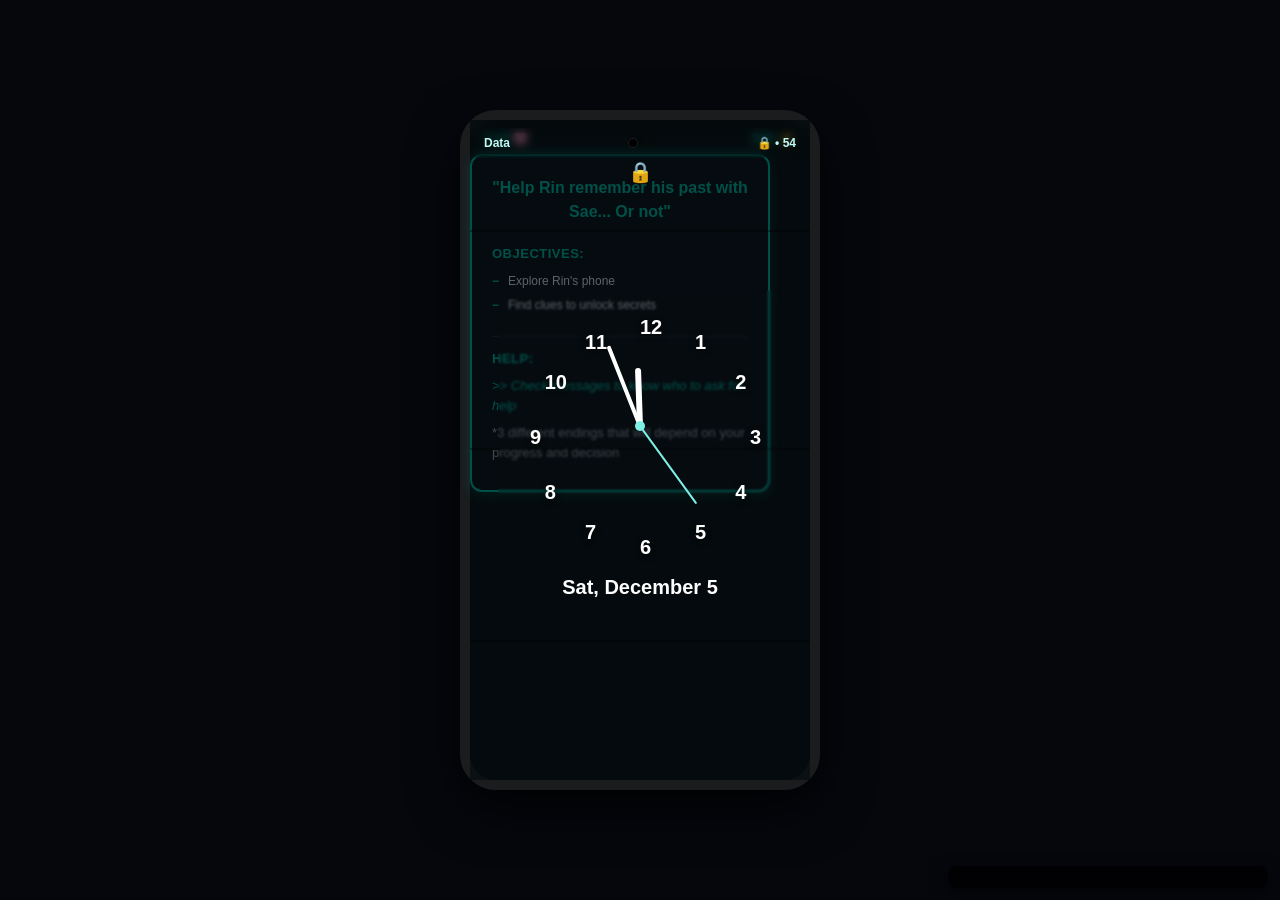
==== commit 429a5a54: "Implement responsive layout: instructions panel and phone side-by-side on desktop, stacked on mobile" ====
--- a/index.html
+++ b/index.html
@@ -7,7 +7,8 @@
   <link rel="stylesheet" href="style.css">
 </head>
 <body>
-<div class="phone-frame">
+<div class="main-container">
+  <div class="phone-frame">
 
     <!-- Status Bar -->
     <div class="status-bar">
@@ -366,27 +367,28 @@
       </div>
     </div>
 
-    <!-- Instructions Panel (positioned outside to the left) -->
-    <div class="instructions-panel">
-      <div class="instructions-header">"Help Rin remember his past with Sae... Or not"</div>
-      <div class="instructions-content">
-        <div class="instructions-section">
-          <h3>Objectives:</h3>
-          <ul>
-            <li>Explore Rin's phone</li>
-            <li>Find clues to unlock secrets</li>
-          </ul>
-        </div>
-        <div class="instructions-section">
-          <h3>Help:</h3>
-          <p>>> Check messages to know who to ask for help</p>
-
-          <p>*3 different endings that will depend on your progress and decision</p>
-        </div>
-      </div>
-    </div>
-
   </div>
+
+  <!-- Instructions Panel -->
+  <div class="instructions-panel">
+    <div class="instructions-header">"Help Rin remember his past with Sae... Or not"</div>
+    <div class="instructions-content">
+      <div class="instructions-section">
+        <h3>Objectives:</h3>
+        <ul>
+          <li>Explore Rin's phone</li>
+          <li>Find clues to unlock secrets</li>
+        </ul>
+      </div>
+      <div class="instructions-section">
+        <h3>Help:</h3>
+        <p>>> Check messages to know who to ask for help</p>
+
+        <p>*3 different endings that will depend on your progress and decision</p>
+      </div>
+    </div>
+  </div>
+</div>
 
   <!-- soft navigation keys (Back / Home / Apps) -->
   <!-- <div class="soft-keys" role="navigation">
@@ -397,6 +399,6 @@
 
 <script src="security.js"></script>
 <script src="script.js"></script>
-</div></body>
+</body>
 </html>
 
--- a/style.css
+++ b/style.css
@@ -13,6 +13,24 @@
       align-items: center;
       min-height: 100vh;
       padding: 20px;
+    }
+
+    /* Main container for responsive layout */
+    .main-container {
+      display: flex;
+      gap: 20px;
+      align-items: center;
+      justify-content: center;
+      flex-wrap: nowrap;
+      width: 100%;
+    }
+
+    @media (max-width: 1024px) {
+      .main-container {
+        flex-direction: column;
+        flex-wrap: wrap;
+        gap: 20px;
+      }
     }
 
     /* --- Phone Outer Frame --- */
@@ -30,6 +48,7 @@
       overflow: visible;
       display: flex;
       flex-direction: column;
+      flex-shrink: 0;
     }
 
     /* Slim, low-contrast scrollbars everywhere inside the phone mockup */
@@ -756,10 +775,11 @@
 
 /* Instructions Panel */
 .instructions-panel {
-  position: absolute;
-  left: -340px;
-  top: 0;
+  position: relative;
+  left: auto;
+  top: auto;
   width: 300px;
+  flex-shrink: 0;
   padding: 20px;
   background: #0d1117;
   border: 2px solid #00a896;
@@ -773,9 +793,11 @@
   box-shadow: 0 4px 12px rgba(0, 168, 150, 0.2);
 }
 
-@media (max-width: 768px) {
+@media (max-width: 1024px) {
   .instructions-panel {
-    display: none;
+    width: 100%;
+    max-width: 360px;
+    max-height: none;
   }
 }
 
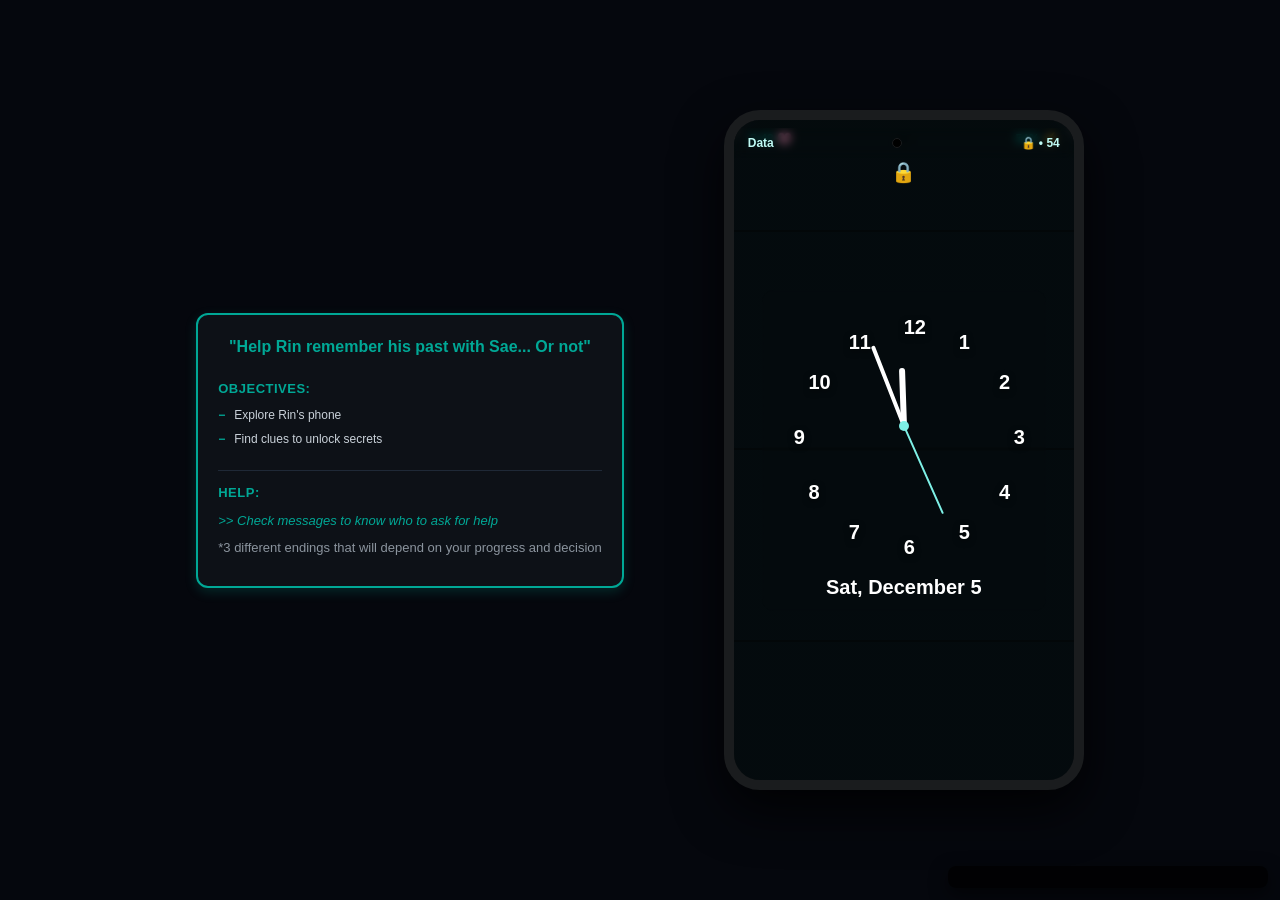
==== commit 3986e643: "css" ====
--- a/index.html
+++ b/index.html
@@ -369,7 +369,10 @@
 
   </div>
 
-  <!-- Instructions Panel -->
+  
+</div>
+
+<!-- Instructions Panel -->
   <div class="instructions-panel">
     <div class="instructions-header">"Help Rin remember his past with Sae... Or not"</div>
     <div class="instructions-content">
@@ -388,7 +391,6 @@
       </div>
     </div>
   </div>
-</div>
 
   <!-- soft navigation keys (Back / Home / Apps) -->
   <!-- <div class="soft-keys" role="navigation">
--- a/style.css
+++ b/style.css
@@ -12,29 +12,23 @@
       justify-content: center;
       align-items: center;
       min-height: 100vh;
-      padding: 20px;
     }
 
     /* Main container for responsive layout */
     .main-container {
       display: flex;
-      gap: 20px;
+      gap: 100px;
       align-items: center;
       justify-content: center;
+      flex-direction: row;
       flex-wrap: nowrap;
       width: 100%;
-    }
-
-    @media (max-width: 1024px) {
-      .main-container {
-        flex-direction: column;
-        flex-wrap: wrap;
-        gap: 20px;
-      }
-    }
-
-    /* --- Phone Outer Frame --- */
+      max-width: 1000px;
+    }
+
     .phone-frame {
+      order: 2;
+      flex-shrink: 0;
       position: relative;
       width: 360px;
       height: 680px;
@@ -45,10 +39,33 @@
       background-size: cover;
       background-position: center;
       box-shadow: 0 20px 50px rgba(0,0,0,0.8);
-      overflow: visible;
-      display: flex;
+      overflow: hidden;
       flex-direction: column;
+    }
+
+    .instructions-panel {
+      order: 1;
       flex-shrink: 0;
+    }
+
+    @media (max-width: 500px) {
+      .main-container {
+        flex-direction: column;
+        gap: 50px;
+        width: 100%;
+      }
+
+      .phone-frame {
+        order: 1;
+        margin-left: 0;
+      }
+
+      .instructions-panel {
+        order: 2;
+        width: 100%;
+        max-width: 360px;
+        margin-right: 0;
+      }
     }
 
     /* Slim, low-contrast scrollbars everywhere inside the phone mockup */
@@ -773,13 +790,8 @@
 .playlist-yt-wrap { margin-top: 12px; border-radius: 12px; overflow: hidden; background: #000; }
 .playlist-yt-wrap iframe { display: block; border: none; }
 
-/* Instructions Panel */
+/* Instructions Panel - STYLING ONLY (layout is controlled by flexbox at top) */
 .instructions-panel {
-  position: relative;
-  left: auto;
-  top: auto;
-  width: 300px;
-  flex-shrink: 0;
   padding: 20px;
   background: #0d1117;
   border: 2px solid #00a896;
@@ -788,16 +800,14 @@
   font-family: -apple-system, BlinkMacSystemFont, "Segoe UI", Roboto, sans-serif;
   font-size: 12px;
   line-height: 1.5;
-  max-height: 680px;
   overflow-y: auto;
   box-shadow: 0 4px 12px rgba(0, 168, 150, 0.2);
 }
 
-@media (max-width: 1024px) {
+@media (max-width: 500px) {
   .instructions-panel {
     width: 100%;
-    max-width: 360px;
-    max-height: none;
+    max-height: auto;
   }
 }
 
